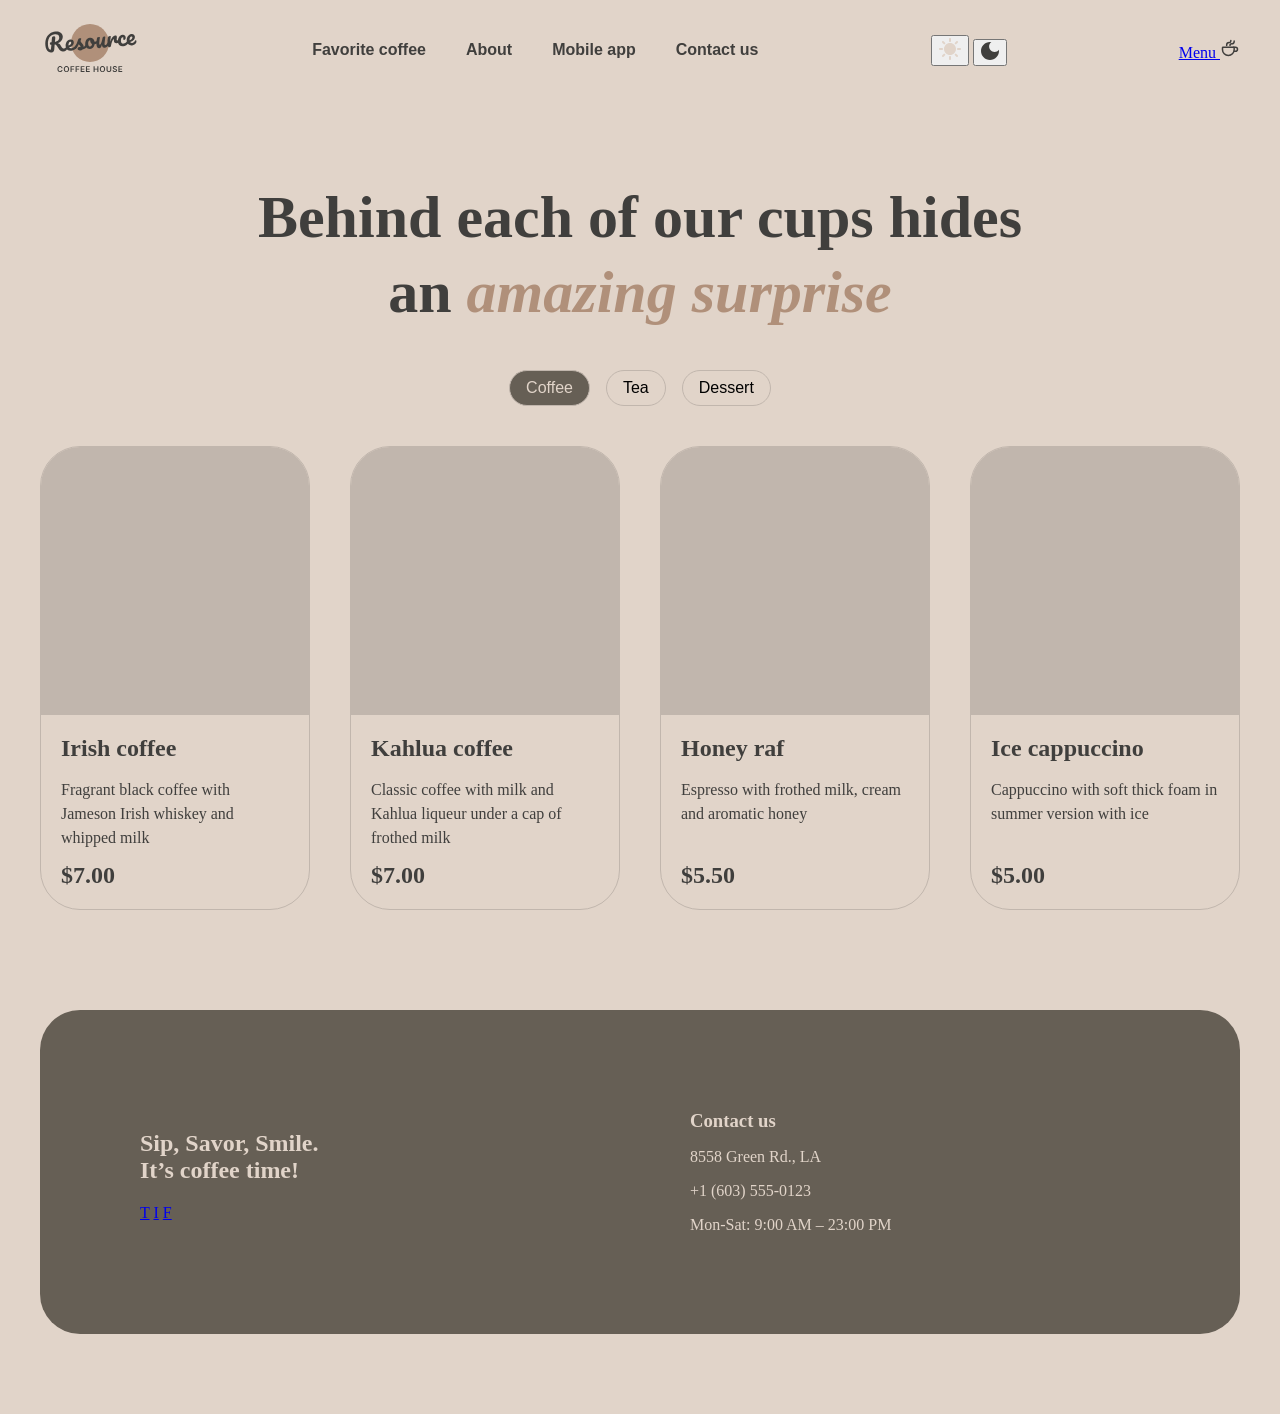
==== menu.html @ 94033fdf "feat: add responsive home and menu pages" ====
<!DOCTYPE html>
<html lang="en">
<head>
    <meta charset="UTF-8">
    <meta name="viewport" content="width=device-width, initial-scale=1.0">
    <title>Coffee House Menu</title>
    <link rel="stylesheet" href="./style.css">
</head>

<body>

    <!-- -------------------- 1. Header -------------------- -->

    <header class="header">

        <a href="./index.html">
            <img src="./assets/images/Logo.svg" alt="Resource Coffee House">
        </a>

        <nav class="nav">
            <a href="./index.html#favorite">Favorite coffee</a>
            <a href="./index.html#about">About</a>
            <a href="./index.html#mobile-app">Mobile app</a>
            <a href="#contact-us">Contact us</a>
        </nav>

        <div class="theme-switcher">
            <button class="theme-button" type="button">
                <img src="./assets/images/sun.svg" alt="Light theme">
            </button>

            <button class="theme-button" type="button">
                <img src="./assets/images/moon.svg" alt="Dark theme">
            </button>
        </div>

        <a href="./menu.html" class="menu-link">
            <span>Menu</span>
            <img src="./assets/images/menu.svg" alt="">
        </a>

        <button class="burger-button" type="button" aria-label="Open menu">
            <span></span>
            <span></span>
        </button>

    </header>


    <!-- -------------------- 2. Menu -------------------- -->

    <main>

        <section class="menu-page">

            <h1 class="menu-title">
                Behind each of our cups
                hides an <span>amazing surprise</span>
            </h1>

            <div class="menu-tabs">
                <button class="menu-tab active" type="button">Coffee</button>
                <button class="menu-tab" type="button">Tea</button>
                <button class="menu-tab" type="button">Dessert</button>
            </div>

            <div class="menu-grid">

                <article class="menu-card">
                    <div class="menu-card-image"></div>
                    <h2>Irish coffee</h2>
                    <p>
                        Fragrant black coffee with Jameson Irish whiskey
                        and whipped milk
                    </p>
                    <strong>$7.00</strong>
                </article>

                <article class="menu-card">
                    <div class="menu-card-image"></div>
                    <h2>Kahlua coffee</h2>
                    <p>
                        Classic coffee with milk and Kahlua liqueur
                        under a cap of frothed milk
                    </p>
                    <strong>$7.00</strong>
                </article>

                <article class="menu-card">
                    <div class="menu-card-image"></div>
                    <h2>Honey raf</h2>
                    <p>
                        Espresso with frothed milk,
                        cream and aromatic honey
                    </p>
                    <strong>$5.50</strong>
                </article>

                <article class="menu-card">
                    <div class="menu-card-image"></div>
                    <h2>Ice cappuccino</h2>
                    <p>
                        Cappuccino with soft thick foam
                        in summer version with ice
                    </p>
                    <strong>$5.00</strong>
                </article>

            </div>

        </section>

    </main>


    <!-- -------------------- 3. Footer -------------------- -->

    <footer class="footer" id="contact-us">

        <div class="footer-left">

            <h2>
                Sip, Savor, Smile.<br>
                <span>It’s coffee time!</span>
            </h2>

            <div class="socials">
                <a href="#">T</a>
                <a href="#">I</a>
                <a href="#">F</a>
            </div>

        </div>

        <div class="footer-contacts">

            <h3>Contact us</h3>

            <p>8558 Green Rd., LA</p>
            <p>+1 (603) 555-0123</p>
            <p>Mon-Sat: 9:00 AM – 23:00 PM</p>

        </div>

    </footer>

</body>
</html>
---- style.css ----
* {
    box-sizing: border-box;
}

html {
    scroll-behavior: smooth;
}

body {
    margin: 0;
    padding-block: 20px 40px;
    padding-inline: 40px;
    background-color: #E1D4C9;
    color: #403F3D
}

.header {
    display: flex;
    align-items: center;
    justify-content: space-between;
    width: 100%;
    max-width: 1360px;
    margin-inline: auto;
    height: 60px;
}

.nav {
    display: flex;
    align-items: center;
    gap: 40px;
}

.nav a {
    color: #403F3D;
    text-decoration: none;
}

.nav a {
    color: #403F3D;
    text-decoration: none;
    font-family: "Inter", sans-serif;
    font-size: 16px;
    font-weight: 600;
    line-height: 150%;
}

.hero {
    background-image: url("./assets/images/img-hero.jpg");
    height: 644px;
    max-width: 1360px;
    width: 100%;
    margin-inline: auto;
    background-size: cover;
    background-position: center;
    border-radius: 40px;
    padding: 100px;
}

.hero h1 {
    width: 530px;
    margin: 0;
    font-family: "Inter", sans-serif;
    font-size: 72px;
    font-weight: 600;
    line-height: 105%;
    color: #E1D4C9;
}

.hero-title span {
    font-style: italic;
}

.hero-text {
    width: 530px;
    margin: 0;
    color: #E1D4C9;
    font-family: "Inter", sans-serif;
    font-size: 16px;
    font-weight: 400;
    line-height: 150%;
}

.hero-content {
    display: flex;
    flex-direction: column;
    gap: 40px;
    width: 530px;
}

.hero-button {
    display: flex;
    align-items: center;
    justify-content: center;
    width: 200px;
    height: 64px;
    border-radius: 100px;

    background-color: #E1D4C9;
    color: #403F3D;
    text-decoration: none;

    font-family: "Inter", sans-serif;
    font-size: 16px;
    font-weight: 600;
    line-height: 150%;
}

.favorite {
    display: flex;
    flex-direction: column;
    gap: 40px;
}

.favorite-title {
    margin: 0;
    font-family: "Inter", sans-serif;
    font-size: 60px;
    font-weight: 600;
    line-height: 125%;
    text-align: center;
    color: #403F3D;
}

.favorite-title span {
    font-style: italic;
    color: #B0907A;
}

.slide-image {
    width: 480px;
    height: 480px;
    object-fit: contain;
}

.slider {
    width: 100%;
    max-width: 1152px;
    margin-inline: auto;
    text-align: center;
    display: flex;
    justify-content: space-between;
    align-items: center;
}

.slide {
    width: 100px;
    min-width: 480px;
    text-align: center;
    display: flex;
    flex-direction: column;
    align-items: center;
}

.slider-button {
    width: 60px;
    height: 60px;
    border: 1px solid #665F55;
    background: transparent;
    border-radius: 100px;
}

.slide-price {
    margin-top: 16px;
    font-size: 24px;
    font-weight: 600;
    line-height: 125%;
    color: #403f3d;
}

.slider-controls {
    display: flex;
    justify-content: center;
    gap: 12px;
    margin-top: 40px;
}

.slider-control {
    width: 40px;
    height: 4px;
    border-radius: 100px;
    background-color: #c1b6ad;
}

.slider-control.active {
    background-color: #665f55;
}

.slide-title {
    font-size: 24px;
    font-weight: 600;
    line-height: 125%;
    color: #403f3d;
}

.slide-text {
    line-height: 150%;
    color: #403f3d;
}

.slide-description {
    display: flex;
    flex-direction: column;
    gap: 16px;
}

.slide-description>* {
    margin: 0;
}

.about-images {
    display: grid;
    grid-template-columns: repeat(2, 1fr);
    gap: 40px;
}

.about-image {
    width: 100%;
    height: 100%;
    object-fit: cover;
    border-radius: 20px;
}

.about-images {
    display: grid;
    grid-template-columns: repeat(2, 1fr);
    gap: 40px;
}

.about-column {
    display: flex;
    flex-direction: column;
    gap: 40px;
}

.about-title {
    margin: 0 0 40px;
    font-size: 60px;
    font-weight: 600;
    line-height: 125%;
    color: #403f3d;
}

.about-title span {
    font-style: italic;
    color: #b0907a;
}

.about-images {
    display: grid;
    grid-template-columns: repeat(2, minmax(0, 660px));
    gap: 40px;
    justify-content: center;
}

.about-image {
    width: 100%;
    object-fit: cover;
    border-radius: 20px;
}

.about-image-big {
    height: 590px;
}

.about-image-small {
    height: 430px;
}

.about {
    max-width: 1440px;
    margin: 0 auto;
    padding: 0 40px;
    box-sizing: border-box;
}

/* -------------------- 7. Mobile app -------------------- */

.mobile-app {
    max-width: 1440px;
    margin: 100px auto 0;
    padding: 0 40px;
    box-sizing: border-box;

    display: flex;
    align-items: center;
    gap: 100px;
}

.mobile-app-buttons {
    display: flex;
    gap: 20px;
    margin-top: 40px;
}

.store-button {
    width: 200px;
    height: 64px;
    display: flex;
    gap: 8px;
    align-items: center;
    padding: 12px 20px;
    border: 1px solid #665f55;
    border-radius: 100px;
    color: #403f3d;
    text-decoration: none;
    box-sizing: border-box;
}

.store-button-icon {
    width: 36px;
    height: 36px;
    flex-shrink: 0;
}

.store-button-text {
    display: flex;
    flex-direction: column;
    gap: 2px;
}

.store-button-text small {
    font-size: 10px;
    font-weight: 600;
    line-height: 140%;
}

.store-button-text {
    font-size: 16px;
    font-weight: 600;
    line-height: 150%;
}

.mobile-app-content {
    flex: 1;
}

.mobile-app-title {
    margin: 0 0 40px;
    font-size: 60px;
    font-weight: 600;
    line-height: 125%;
    color: #403f3d;
}

.mobile-app-title span {
    font-style: italic;
    color: #b0907a;
}

.mobile-app-text {
    margin: 0 0 40px;
    font-size: 16px;
    line-height: 150%;
    color: #403f3d;
}

.mobile-app-image {
    flex: 1;
}

.mobile-app-image img {
    display: block;
    width: 100%;
    max-width: 630px;
    height: auto;
}

/* -------------------------------- 7. footer ------------------------------- */

.footer {
    max-width: 1360px;
    margin: 100px auto 40px;
    padding: 100px;
    display: flex;
    gap: 100px;

    background: #665f55;
    border-radius: 40px;
    color: #e1d4c9;
    box-sizing: border-box;
}

.footer-left,
.footer-contacts {
    width: 530px;
}

.footer-title {
    margin: 0;
    font-size: 60px;
    font-weight: 600;
    line-height: 125%;
}

.footer-title span {
    display: block;
    font-style: italic;
    color: #b0907a;
}

.footer-socials {
    display: flex;
    gap: 12px;
    margin-top: 40px;
}

.footer-socials a {
    width: 60px;
    height: 60px;
    border: 1px solid #c1b6ad;
    border-radius: 50%;

    display: flex;
    align-items: center;
    justify-content: center;

    color: #e1d4c9;
    text-decoration: none;
}

.footer-contacts {
    display: flex;
    flex-direction: column;
    justify-content: center;
    gap: 16px;
}

.footer-contacts h3,
.footer-contacts p {
    margin: 0;
}

.footer-socials img {
    width: 24px;
    height: 24px;
}

.footer-contacts p {
    display: flex;
    align-items: center;
    gap: 8px;
}

.footer-contacts p img {
    width: 20px;
    height: 20px;
}

/* ------------------------------ Burger menu ------------------------------ */

.burger-button {
    display: none;
    width: 44px;
    height: 44px;
    border: 1px solid #665f55;
    border-radius: 50%;
    background: transparent;

    align-items: center;
    justify-content: center;
    flex-direction: column;
    gap: 6px;
}

.burger-button span {
    width: 16px;
    height: 1px;
    background-color: #403f3d;
}


/* -------------------------------- 8. Tablet adaptive ----------------------------- */


@media (max-width: 768px) {
    .header {
        padding-inline: 40px;
    }

    .nav {
        display: none;
    }

    .menu-link {
        display: none;
    }

    .theme-switcher {
        display: none;
    }

    .burger-button {
        display: flex;
    }

    .about-images {
        grid-template-columns: 1fr;
    }

    .about-image-small {
        display: none;
    }

    .about-image-big {
        width: 100%;
    }

    .mobile-app {
        flex-direction: column;
        gap: 100px;
    }

    .mobile-app-content {
        width: 100%;
    }

    .mobile-app-image {
        width: 100%;
        display: flex;
        justify-content: center;
    }

    .footer {
        flex-direction: column;
        gap: 100px;
        padding: 100px 60px;
    }

    .footer-left,
    .footer-contacts {
        width: 100%;
    }
}

/* -------------------- 9. Mobile adaptive -------------------- */

@media (max-width: 480px) {
    body {
        padding-inline: 16px;
    }

    .header {
        padding-inline: 0;
    }

    .hero {
        width: 100%;
        height: auto;
        margin-inline: 0;
        padding: 60px 16px;
        min-height: 552px;
        box-sizing: border-box;
    }

    .hero-content {
        width: 100%;
        max-width: none;
    }

    .hero h1 {
        width: 100%;
        font-size: 42px;
        line-height: 115%;
    }

    .hero-text {
        width: 100%;
    }

    .favorite {
        padding-inline: 0;
    }

    .favorite-title {
        font-size: 32px;
        line-height: 125%;
    }

    .slider-button {
        display: none;
    }

    .slide {
        width: 100%;
    }

    .slide-image {
        width: 100%;
        height: auto;
        max-width: 348px;
    }

    /* -------------------- About mobile -------------------- */

    .about {
        padding-inline: 0;
    }

    .about-title {
        font-size: 32px;
        line-height: 125%;
    }

    .about-images {
        grid-template-columns: 1fr;
        gap: 40px;
    }

    .about-column {
        width: 100%;
    }

    .about-image {
        width: 100%;
    }

    .about-image-big {
        height: 590px;
    }

    .about-image-small {
        display: none;
    }

    /* -------------------- Mobile app mobile -------------------- */

    .mobile-app {
        padding-inline: 0;
        gap: 40px;
    }

    .mobile-app-title {
        font-size: 32px;
        line-height: 125%;
    }

    .mobile-app-buttons {
        flex-direction: column;
        gap: 20px;
    }

    .mobile-app-image img {
        width: 100%;
        max-width: 348px;
    }

    /* -------------------- Footer mobile -------------------- */

    .footer {
        margin-inline: 0;
        padding: 60px 16px;
        gap: 40px;
    }

    .footer-left,
    .footer-contacts {
        width: 100%;
    }
}
    /* -------------------- 10. Menu page -------------------- */

.menu-page {
    max-width: 1360px;
    margin: 100px auto;
}

.menu-title {
    max-width: 800px;
    margin: 0 auto 40px;
    text-align: center;
    font-size: 60px;
    line-height: 125%;
    font-weight: 600;
}

.menu-title span {
    font-style: italic;
    color: #b0907a;
}

.menu-tabs {
    display: flex;
    justify-content: center;
    gap: 16px;
    margin-bottom: 40px;
}

.menu-tab {
    padding: 8px 16px;
    border: 1px solid #c1b6ad;
    border-radius: 100px;
    background: transparent;
    font-size: 16px;
    cursor: pointer;
}

.menu-tab.active {
    background: #665f55;
    color: #e1d4c9;
}

.menu-grid {
    display: grid;
    grid-template-columns: repeat(4, 1fr);
    gap: 40px;
}

.menu-card {
    border: 1px solid #c1b6ad;
    border-radius: 40px;
    overflow: hidden;
    padding-bottom: 20px;
}

.menu-card-image {
    width: 100%;
    aspect-ratio: 1 / 1;
    background: #c1b6ad;
}

.menu-card h2,
.menu-card p,
.menu-card strong {
    margin-left: 20px;
    margin-right: 20px;
}

.menu-card h2 {
    margin-top: 20px;
    margin-bottom: 12px;
    font-size: 24px;
}

.menu-card p {
    min-height: 72px;
    margin-bottom: 12px;
    line-height: 150%;
}

.menu-card strong {
    font-size: 24px;
}
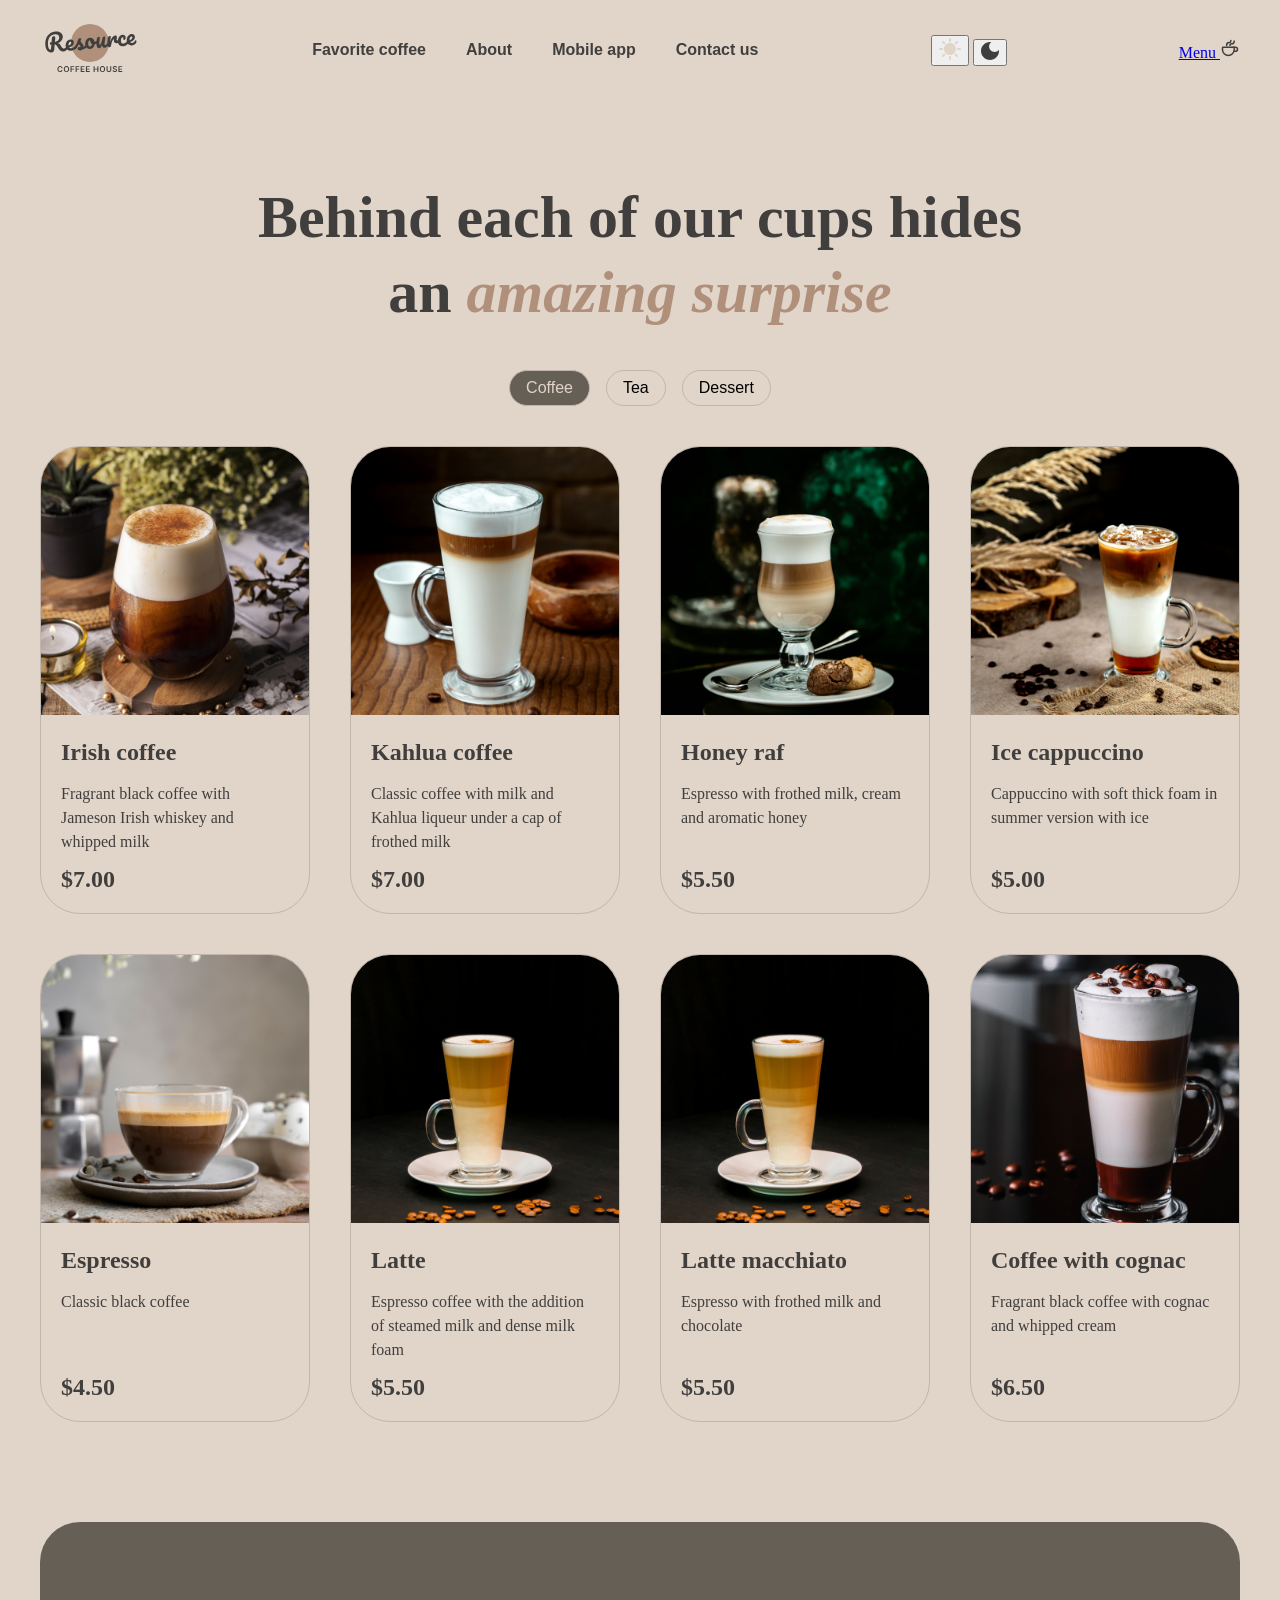
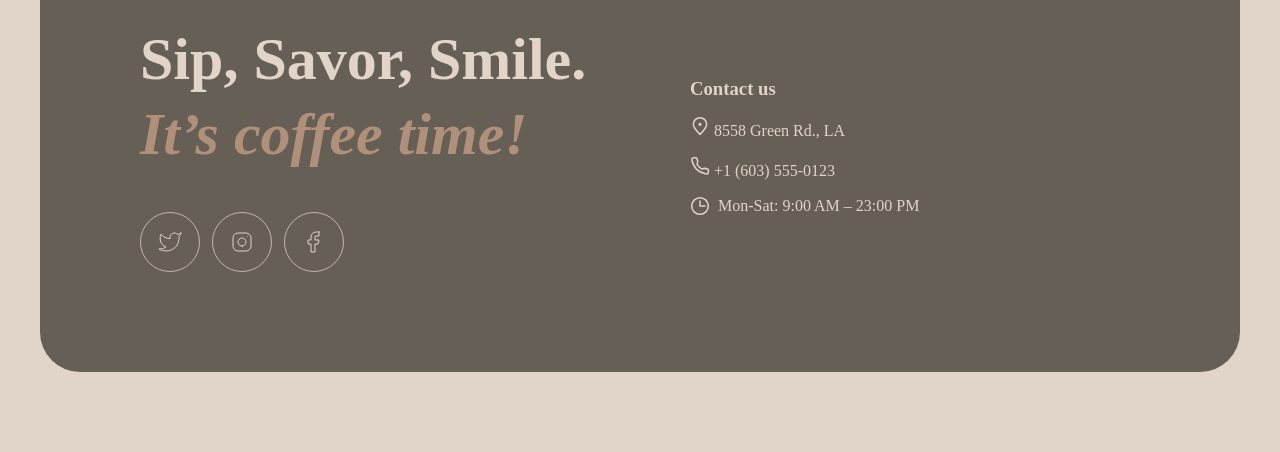
==== commit a10edad8: "feat: finalize landing page part 1" ====
--- a/menu.html
+++ b/menu.html
@@ -1,10 +1,14 @@
 <!DOCTYPE html>
 <html lang="en">
+
 <head>
     <meta charset="UTF-8">
     <meta name="viewport" content="width=device-width, initial-scale=1.0">
     <title>Coffee House Menu</title>
     <link rel="stylesheet" href="./style.css">
+
+    <link rel="icon" href="./assets/images/Logo.svg" type="image/svg+xml">
+
 </head>
 
 <body>
@@ -67,7 +71,9 @@
             <div class="menu-grid">
 
                 <article class="menu-card">
-                    <div class="menu-card-image"></div>
+
+                    <img class="menu-card-image" src="./assets/images/coffee-1.jpg" alt="Irish coffee">
+
                     <h2>Irish coffee</h2>
                     <p>
                         Fragrant black coffee with Jameson Irish whiskey
@@ -77,7 +83,7 @@
                 </article>
 
                 <article class="menu-card">
-                    <div class="menu-card-image"></div>
+                    <img class="menu-card-image" src="./assets/images/coffee-2.jpg" alt="Kahlua coffee">
                     <h2>Kahlua coffee</h2>
                     <p>
                         Classic coffee with milk and Kahlua liqueur
@@ -87,7 +93,7 @@
                 </article>
 
                 <article class="menu-card">
-                    <div class="menu-card-image"></div>
+                    <img class="menu-card-image" src="./assets/images/coffee-3.jpg" alt="Honey raf">
                     <h2>Honey raf</h2>
                     <p>
                         Espresso with frothed milk,
@@ -97,7 +103,7 @@
                 </article>
 
                 <article class="menu-card">
-                    <div class="menu-card-image"></div>
+                    <img class="menu-card-image" src="./assets/images/coffee-4.jpg" alt="Ice cappuccino">
                     <h2>Ice cappuccino</h2>
                     <p>
                         Cappuccino with soft thick foam
@@ -106,43 +112,105 @@
                     <strong>$5.00</strong>
                 </article>
 
+                <article class="menu-card">
+                    <img class="menu-card-image" src="./assets/images/coffee-5.jpg" alt="Espresso">
+                    <h2>Espresso</h2>
+                    <p>Classic black coffee</p>
+                    <strong>$4.50</strong>
+                </article>
+
+                <article class="menu-card">
+                    <img class="menu-card-image" src="./assets/images/coffee-6.jpg" alt="Latte">
+                    <h2>Latte</h2>
+                    <p>
+                        Espresso coffee with the addition of steamed milk and dense milk foam
+                    </p>
+                    <strong>$5.50</strong>
+                </article>
+
+                <article class="menu-card">
+                    <img class="menu-card-image" src="./assets/images/coffee-7.jpg" alt="Latte macchiato">
+                    <h2>Latte macchiato</h2>
+                    <p>
+                        Espresso with frothed milk and chocolate
+                    </p>
+                    <strong>$5.50</strong>
+                </article>
+
+                <article class="menu-card">
+                    <img class="menu-card-image" src="./assets/images/coffee-8.jpg" alt="Coffee with cognac">
+                    <h2>Coffee with cognac</h2>
+                    <p>
+                        Fragrant black coffee with cognac and whipped cream
+                    </p>
+                    <strong>$6.50</strong>
+                </article>
+
             </div>
+            <!--------------------------------------- Load more ------------------------------------>
+
+            <button class="menu-more-button" type="button" aria-label="Show more products">
+                ↻
+            </button>
 
         </section>
+        
 
     </main>
 
 
-    <!-- -------------------- 3. Footer -------------------- -->
+    <!----------------------------------- 3. Footer ---------------------------------------------->
 
     <footer class="footer" id="contact-us">
-
         <div class="footer-left">
-
-            <h2>
-                Sip, Savor, Smile.<br>
+            <h2 class="footer-title">
+                Sip, Savor, Smile.
                 <span>It’s coffee time!</span>
             </h2>
 
-            <div class="socials">
-                <a href="#">T</a>
-                <a href="#">I</a>
-                <a href="#">F</a>
+
+            <div class="footer-socials">
+                <a href="https://x.com/" target="_blank" rel="noopener noreferrer" aria-label="Twitter">
+                    <img src="./assets/images/twitter.svg" alt="">
+                </a>
+
+                <a href="https://www.instagram.com/" target="_blank" rel="noopener noreferrer" aria-label="Instagram">
+                    <img src="./assets/images/instagram.svg" alt="">
+                </a>
+
+                <a href="https://www.facebook.com/" target="_blank" rel="noopener noreferrer" aria-label="Facebook">
+                    <img src="./assets/images/facebook.svg" alt="">
+                </a>
             </div>
-
         </div>
 
         <div class="footer-contacts">
-
             <h3>Contact us</h3>
 
-            <p>8558 Green Rd., LA</p>
-            <p>+1 (603) 555-0123</p>
-            <p>Mon-Sat: 9:00 AM – 23:00 PM</p>
-
+            <p>
+                <a href="https://www.google.com/maps/search/?api=1&query=8558+Green+Rd,+LA" target="_blank"
+                    rel="noopener noreferrer">
+                    <img src="./assets/images/pin.svg" alt="">
+                    8558 Green Rd., LA
+                </a>
+            </p>
+
+            <p>
+                <a href="tel:+16035550123">
+                    <img src="./assets/images/phone.svg" alt="">
+                    +1 (603) 555-0123
+                </a>
+            </p>
+
+            <p>
+                <img src="./assets/images/clock.svg" alt="">
+                Mon-Sat: 9:00 AM – 23:00 PM
+            </p>
         </div>
-
     </footer>
 
+    <script src="./script.js"></script>
+
 </body>
+
 </html>
--- a/style.css
+++ b/style.css
@@ -739,4 +739,186 @@
 
 .menu-card strong {
     font-size: 24px;
+}
+
+/* ---------------------------------------- Menu tablet -------------------------------------- */
+
+@media (max-width: 768px) {
+    .menu-page {
+        margin: 80px auto;
+        padding-inline: 40px;
+    }
+
+    .menu-title {
+        font-size: 60px;
+    }
+
+    .menu-grid {
+        grid-template-columns: repeat(2, 1fr);
+        gap: 40px;
+    }
+
+    .menu-card:nth-child(n + 5) {
+        display: none;
+    }
+}
+
+
+/* ------------------------------- Menu mobile ----------------------------------- */
+
+@media (max-width: 480px) {
+    .menu-page {
+        margin: 60px auto;
+        padding-inline: 0;
+    }
+
+    .menu-title {
+        font-size: 32px;
+        line-height: 125%;
+        margin-bottom: 40px;
+    }
+
+    .menu-tabs {
+        gap: 8px;
+    }
+
+    .menu-grid {
+        grid-template-columns: 1fr;
+        gap: 40px;
+    }
+
+    .menu-card {
+        width: 100%;
+    }
+}
+
+/* -------------------- Load more button -------------------- */
+
+.menu-more-button {
+    display: none;
+    width: 60px;
+    height: 60px;
+    margin: 40px auto 0;
+    border: 1px solid #665f55;
+    border-radius: 50%;
+    background: transparent;
+    color: #403f3d;
+    font-size: 24px;
+    cursor: pointer;
+}
+
+@media (max-width: 768px) {
+    .menu-more-button {
+        display: block;
+    }
+}
+
+/* -------------------- Dark theme -------------------- */
+
+body.dark-theme {
+    background-color: #403f3d;
+    color: #e1d4c9;
+}
+
+body.dark-theme .nav a,
+body.dark-theme .menu-link,
+body.dark-theme .menu-title,
+body.dark-theme .favorite-title,
+body.dark-theme .about-title,
+body.dark-theme .mobile-app-title,
+body.dark-theme .mobile-app-text,
+body.dark-theme .menu-card,
+body.dark-theme .menu-card h2,
+body.dark-theme .menu-card p,
+body.dark-theme .menu-card strong {
+    color: #e1d4c9;
+}
+
+body.dark-theme .menu-card {
+    border-color: #665f55;
+}
+
+body.dark-theme .menu-tab {
+    color: #e1d4c9;
+    border-color: #665f55;
+}
+
+body.dark-theme .menu-tab.active {
+    background-color: #e1d4c9;
+    color: #403f3d;
+}
+
+body.dark-theme .menu-more-button {
+    color: #e1d4c9;
+    border-color: #e1d4c9;
+}
+
+body.dark-theme .burger-button {
+    border-color: #e1d4c9;
+}
+
+body.dark-theme .burger-button span {
+    background-color: #e1d4c9;
+}
+
+/* -------------------- Hover and focus -------------------- */
+
+.nav a,
+.menu-link,
+.hero-button,
+.menu-tab,
+.menu-card,
+.store-button,
+.socials a,
+.menu-more-button,
+.theme-button,
+.burger-button {
+    transition: 0.3s ease;
+}
+
+@media (hover: hover) {
+    .nav a:hover,
+    .menu-link:hover {
+        color: #b0907a;
+    }
+
+    .hero-button:hover,
+    .store-button:hover,
+    .menu-tab:hover,
+    .menu-more-button:hover,
+    .theme-button:hover,
+    .burger-button:hover {
+        background-color: #665f55;
+        color: #e1d4c9;
+    }
+
+    .menu-card:hover {
+        transform: translateY(-4px);
+    }
+
+    .socials a:hover {
+        opacity: 0.7;
+    }
+}
+
+.nav a:focus-visible,
+.menu-link:focus-visible,
+.hero-button:focus-visible,
+.menu-tab:focus-visible,
+.store-button:focus-visible,
+.socials a:focus-visible,
+.menu-more-button:focus-visible,
+.theme-button:focus-visible,
+.burger-button:focus-visible {
+    outline: 2px solid #b0907a;
+    outline-offset: 3px;
+}
+
+.footer-contacts a {
+    color: inherit;
+    text-decoration: none;
+}
+
+.footer-contacts a:hover {
+    color: #b0907a;
 }
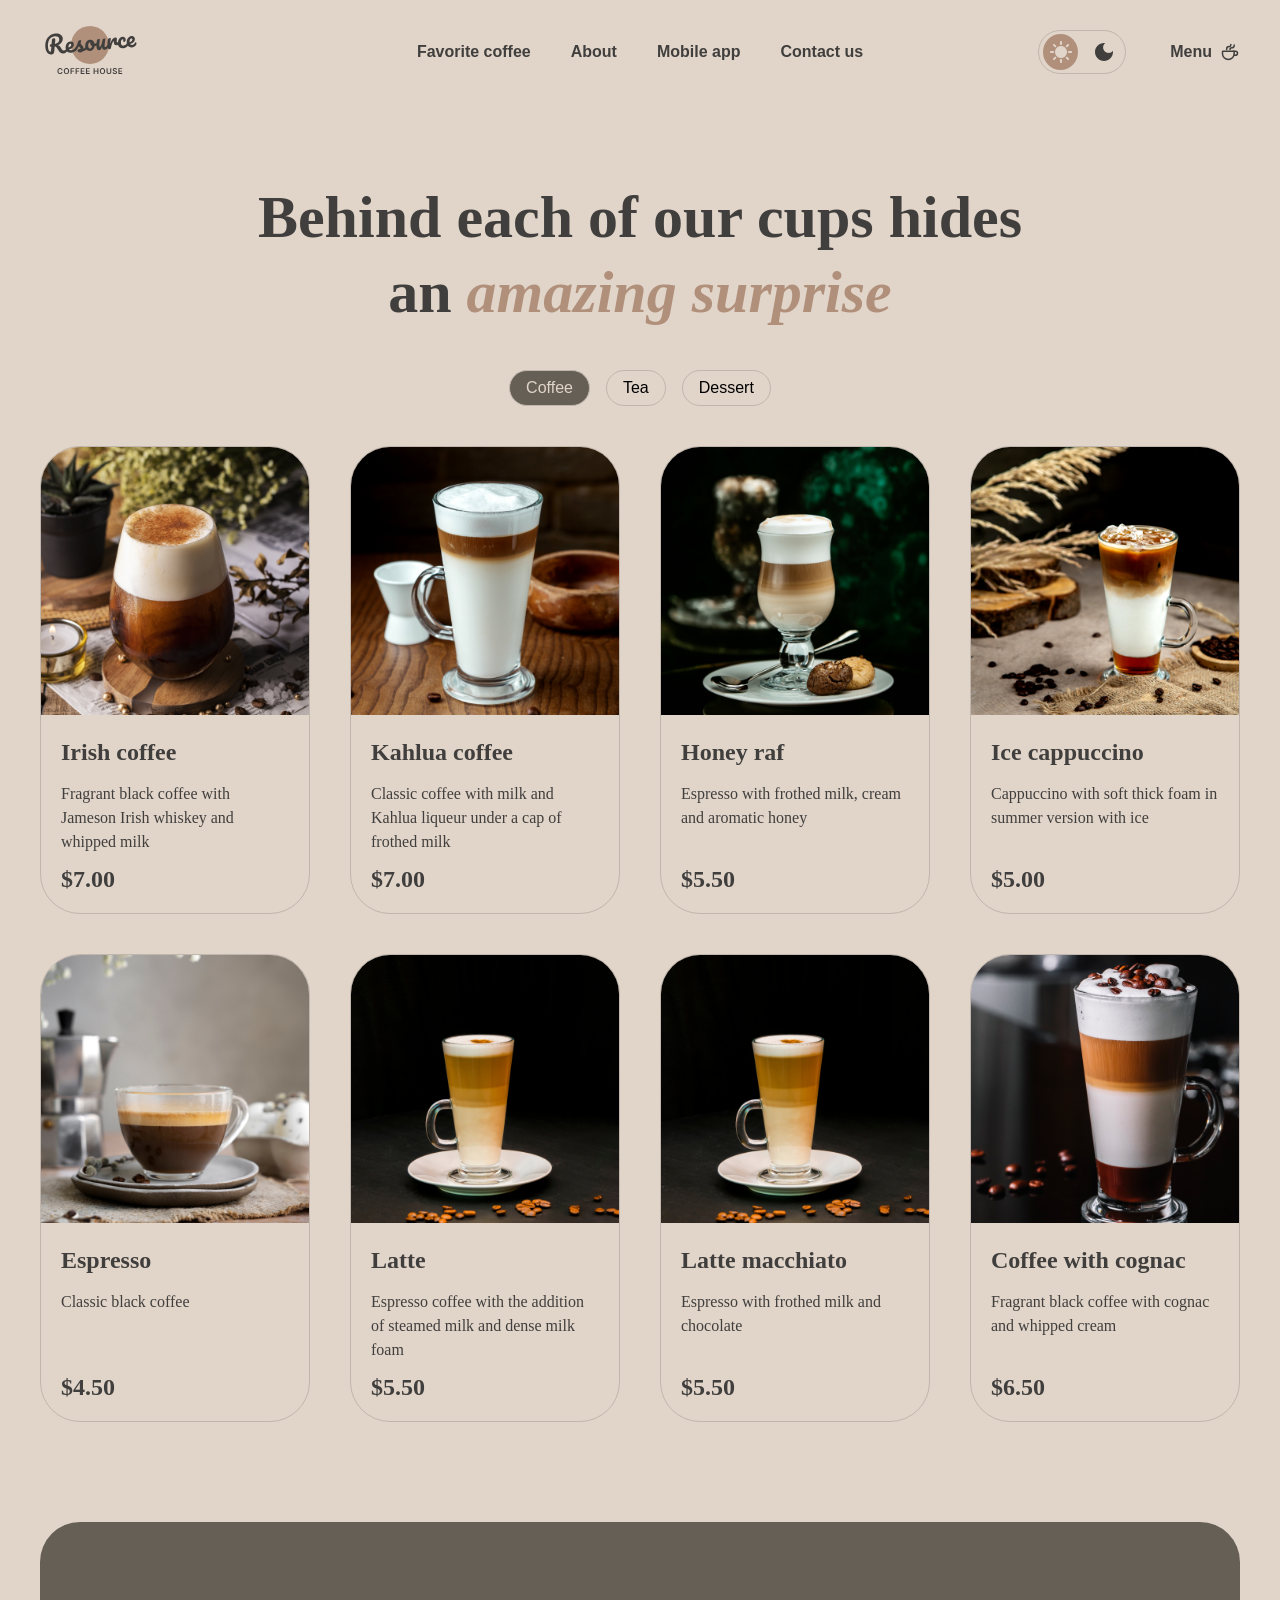
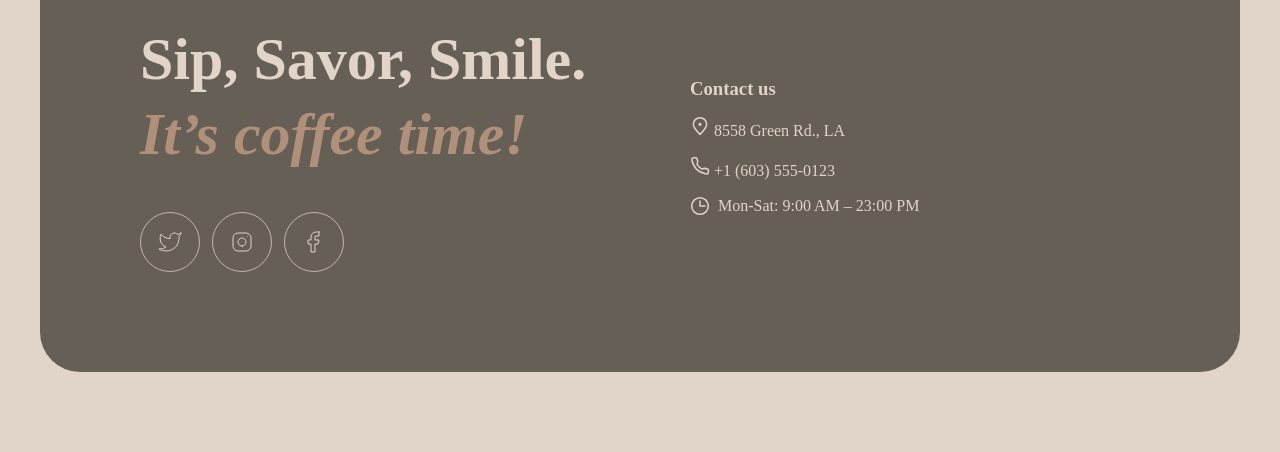
==== commit 606eed0f: "feat; complete landing page part 1" ====
--- a/menu.html
+++ b/menu.html
@@ -15,19 +15,24 @@
 
     <!-- -------------------- 1. Header -------------------- -->
 
-    <header class="header">
-
-        <a href="./index.html">
-            <img src="./assets/images/Logo.svg" alt="Resource Coffee House">
+     <header class="header">
+       
+        <a href="index.html" class="logo-link">
+            <img class="logo logo-light" src="./assets/images/Logo.svg" alt="Resource Coffee House">
+
+            <img class="logo logo-dark" src="./assets/images/Logo-dark.svg" alt="Resource Coffee House">
         </a>
 
         <nav class="nav">
-            <a href="./index.html#favorite">Favorite coffee</a>
-            <a href="./index.html#about">About</a>
-            <a href="./index.html#mobile-app">Mobile app</a>
-            <a href="#contact-us">Contact us</a>
+            <ul class="nav-list">
+                <li><a href="./index.html#favorite">Favorite coffee</a></li>
+                <li><a href="./index.html#about">About</a></li>
+                <li><a href="./index.html#mobile-app">Mobile app</a></li>
+                <li><a href="#contact-us">Contact us</a></li>
+            </ul>
         </nav>
 
+        <div class="header-actions">
         <div class="theme-switcher">
             <button class="theme-button" type="button">
                 <img src="./assets/images/sun.svg" alt="Light theme">
@@ -42,7 +47,7 @@
             <span>Menu</span>
             <img src="./assets/images/menu.svg" alt="">
         </a>
-
+        </div>
         <button class="burger-button" type="button" aria-label="Open menu">
             <span></span>
             <span></span>
@@ -154,7 +159,7 @@
             </button>
 
         </section>
-        
+
 
     </main>
 
--- a/style.css
+++ b/style.css
@@ -15,19 +15,83 @@
 }
 
 .header {
-    display: flex;
-    align-items: center;
-    justify-content: space-between;
+    display: grid;
+    grid-template-columns: 1fr auto 1fr;
+    align-items: center;
+
     width: 100%;
     max-width: 1360px;
+    height: 60px;
     margin-inline: auto;
-    height: 60px;
-}
+}
+
+.header-actions {
+    display: flex;
+    align-items: center;
+    justify-self: end;
+    gap: 24px;
+}
+
 
 .nav {
     display: flex;
     align-items: center;
+    justify-content: center;
+    justify-self: center;
     gap: 40px;
+}
+
+.nav-list {
+    display: flex;
+    gap: 40px;
+    margin: 0;
+    padding: 0;
+    list-style: none;
+}
+
+.theme-switcher {
+    display: flex;
+    align-items: center;
+    gap: 8px;
+
+    width: 88px;
+    height: 44px;
+    padding: 4px;
+
+    border: 1px solid #C1B6AD;
+    border-radius: 100px;
+
+    margin-right: 20px;
+}
+
+.theme-button {
+    width: 36px;
+    height: 36px;
+    padding: 0;
+
+    display: flex;
+    align-items: center;
+    justify-content: center;
+
+    border: none;
+    border-radius: 50%;
+    background-color: transparent;
+    cursor: pointer;
+}
+
+.theme-button:first-child img {
+    width: 22px;
+    height: 22px;
+}
+
+.theme-button:last-child img {
+    width: 18px;
+    height: 18px;
+}
+
+.theme-button img {
+    width: 20px;
+    height: 20px;
 }
 
 .nav a {
@@ -44,8 +108,24 @@
     line-height: 150%;
 }
 
+.menu-link {
+    display: flex;
+    align-items: center;
+    gap: 8px;
+
+    color: #403F3D;
+    text-decoration: none;
+    font-family: "Inter", sans-serif;
+    font-size: 16px;
+    font-weight: 600;
+    line-height: 150%;
+}
+
+
+
 .hero {
     background-image: url("./assets/images/img-hero.jpg");
+    margin: 20px;
     height: 644px;
     max-width: 1360px;
     width: 100%;
@@ -67,6 +147,7 @@
 }
 
 .hero-title span {
+    color: #B0907A;
     font-style: italic;
 }
 
@@ -151,6 +232,10 @@
     align-items: center;
 }
 
+.slide:not(.active) {
+    display: none;
+}
+
 .slider-button {
     width: 60px;
     height: 60px;
@@ -481,6 +566,34 @@
         display: none;
     }
 
+    .nav.active {
+        display: flex;
+        position: fixed;
+        inset: 0;
+        z-index: 20;
+
+        flex-direction: column;
+        justify-content: center;
+        align-items: center;
+        gap: 40px;
+
+        background-color: #e1d4c9;
+    }
+
+
+
+    .nav.active a {
+        font-size: 32px;
+        line-height: 125%;
+    }
+
+    .burger-button.active {
+        position: fixed;
+        top: 20px;
+        right: 40px;
+        z-index: 30;
+    }
+
     .menu-link {
         display: none;
     }
@@ -657,7 +770,8 @@
         width: 100%;
     }
 }
-    /* -------------------- 10. Menu page -------------------- */
+
+/* -------------------- 10. Menu page -------------------- */
 
 .menu-page {
     max-width: 1360px;
@@ -807,6 +921,14 @@
     cursor: pointer;
 }
 
+@media (min-width: 481px) and (max-width: 768px) {
+    .favorite-title {
+        font-size: 42px;
+        line-height: 115%;
+    }
+}
+
+
 @media (max-width: 768px) {
     .menu-more-button {
         display: block;
@@ -818,6 +940,18 @@
 body.dark-theme {
     background-color: #403f3d;
     color: #e1d4c9;
+}
+
+.logo-dark {
+    display: none;
+}
+
+body.dark-theme .logo-light {
+    display: none;
+}
+
+body.dark-theme .logo-dark {
+    display: block;
 }
 
 body.dark-theme .nav a,
@@ -877,6 +1011,7 @@
 }
 
 @media (hover: hover) {
+
     .nav a:hover,
     .menu-link:hover {
         color: #b0907a;
@@ -921,4 +1056,31 @@
 
 .footer-contacts a:hover {
     color: #b0907a;
+}
+
+@media (max-width: 768px) {
+    .slide {
+        width: 100%;
+        min-width: 0;
+    }
+
+    .slide-image {
+        width: 100%;
+        max-width: 480px;
+        height: auto;
+    }
+}
+
+html,
+body {
+    max-width: 100%;
+    overflow-x: hidden;
+}
+
+.theme-button.active {
+    background-color: #B0907A;
+}
+
+.theme-button.active img {
+    filter: none;
 }
